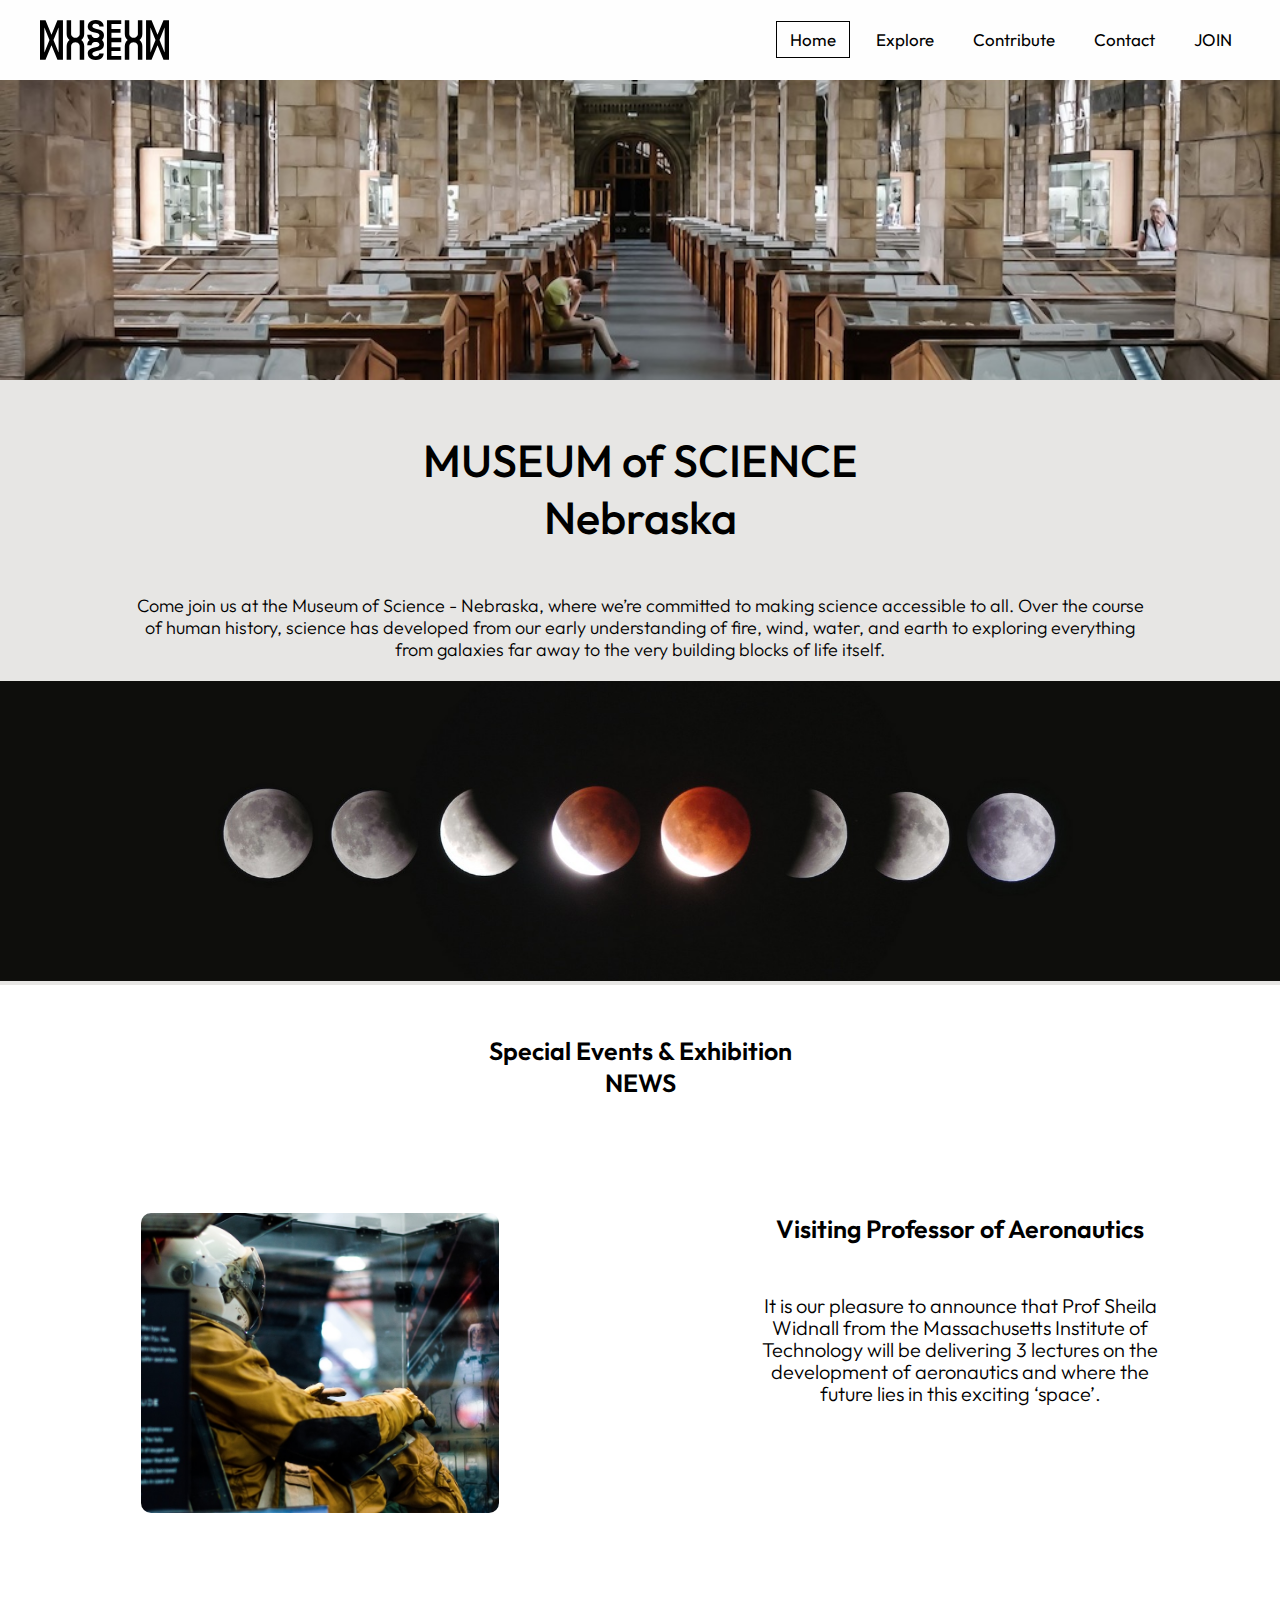
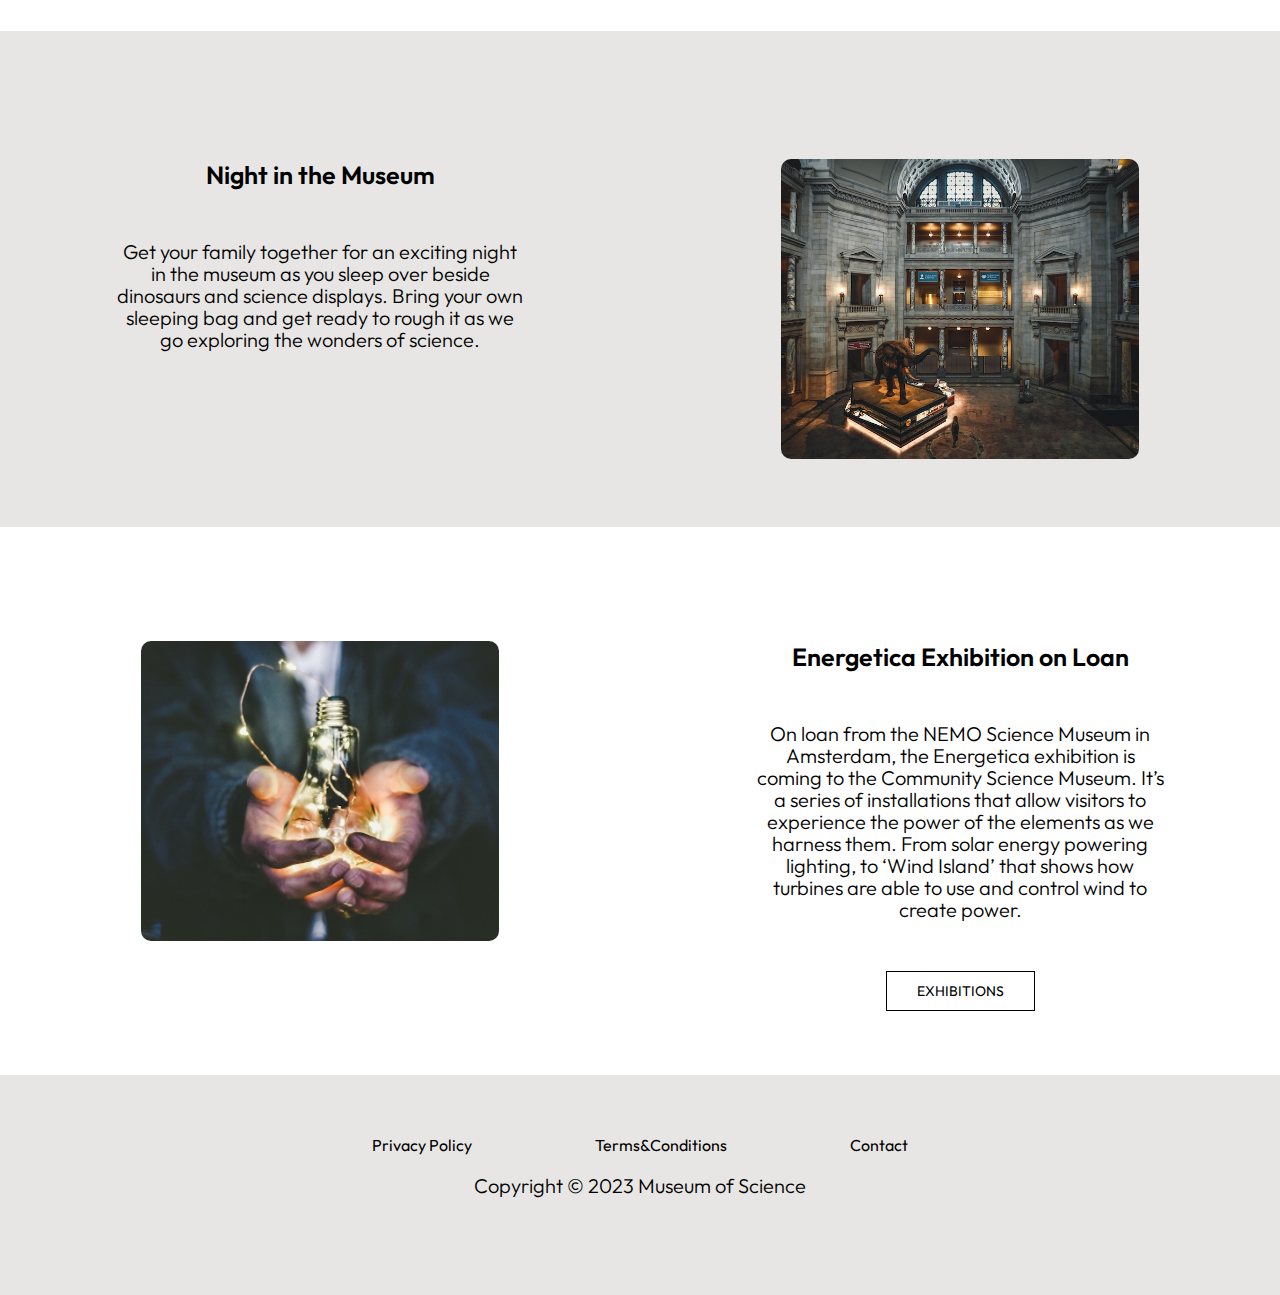
==== index.html @ 325c9579 "Commit Code" ====
<!DOCTYPE html>
<html lang="en" dir="ltr">
  <head>
    <meta charset="utf-8">
    <title>MUSEUM - HOME</title>
    <meta name="viewport" content="width=device-width, initial-scale=1.0">
    <link rel="stylesheet" href="css/explore.css">
    <link rel="stylesheet" href="css/nav.css">
    <link rel="stylesheet" href="css/news.css">
    <link rel="stylesheet" href="css/styles.css">
    <link rel="stylesheet" href="css/contact.css">
    <link rel="stylesheet" href="https://cdnjs.cloudflare.com/ajax/libs/font-awesome/5.15.3/css/all.min.css"/> 
    <link rel="preconnect" href="https://fonts.googleapis.com">
    <link rel="preconnect" href="https://fonts.gstatic.com" crossorigin>
    <link href="https://fonts.googleapis.com/css2?family=Outfit:wght@100;200;300;400;500;600;700;800;900&display=swap" rel="stylesheet">
  </head>

  <body>
    <nav>
      <input type="checkbox" id="check">
      <label for="check" class="checkbutton">
        <i class="fas fa-bars"></i>
      </label>
      <label class="logo"><img src="/images/SVG_MuseumLarge.svg" alt="Logo placeholder,the word museum mirrored making a monogram"></label>
      <ul>
        <li><a class="active" href="index.html">Home</a></li>
        <li><a href="explore.html">Explore</a></li>
        <li><a href="contribute.html">Contribute</a></li>
        <li><a href="contact.html">Contact</a></li>
        <li><a href="join.html">JOIN</a></li>
      </ul>
    </nav>
    <header><img src="/images/header-max.jpg" alt="">
        <h1>MUSEUM of SCIENCE <br>Nebraska</h1>
        <p>Come join us at the Museum of Science - Nebraska, where we’re committed to making science accessible to all. Over the course of human history, science has developed from our early understanding of fire, wind, water,  and earth to exploring everything from galaxies far away to the very building blocks of life itself. </p>
    </header>

    <header><img src="/images/moonphases.jpg" alt=""></header>

    <section class="news "><h2>Special Events & Exhibition <br> NEWS</h2></section>

<main>
    <article class="row">
        <section class="exhibits-column">
            <img src="/images/space-suit.jpg" alt="Yellow enforcedAeronautics suit, in a glass display, worn by a mannequin, buckled in with helmet and gloves">

        </section>

        <section class="exhibits-column">
            <h2>  Visiting Professor of Aeronautics</h2>
            <p>It is our pleasure to announce that Prof Sheila Widnall from the Massachusetts Institute of Technology will be delivering 3 lectures on the development of aeronautics and where the future lies in this exciting ‘space’.</p>
        </section>
    </article>

    <article class="row exhibitions-1">
          <section class="exhibits-column">
              <h2>Night in the Museum</h2>
              <p>
                Get your family together for an exciting night in the museum as you sleep over beside dinosaurs and science displays. Bring your own sleeping bag and get ready to rough it as we go exploring the wonders of science.</p>
          </section>
          <section class="exhibits-column">
              <img src="/images/museumclassical.jpg" alt="Museum at night ambiance, mammoth display in the great entrance hall">

          </section>
    </article>


  <article class="row">
    <section class="exhibits-column">
        <img src="/images/energetica.jpg" alt="Energy visualized in a collection of fairy lights that magically light up by static electricity, inside a lightbulb">
    </section>

    <section class="exhibits-column">
        <h2>Energetica Exhibition on Loan</h2>
        <p>On loan from the NEMO Science Museum in Amsterdam, the Energetica exhibition is coming to the Community Science Museum. It’s a series of installations that allow visitors to experience the power of the elements as we harness them. From solar energy powering lighting, to ‘Wind Island’ that shows how turbines are able to use and control wind to create power.</p>  <a class="button" href="explore.html">EXHIBITIONS</a>
    </section>

  </article>
</main>

   
    <footer>

      <a href="policy.html">Privacy Policy</a>
      <a href="terms.html">Terms&Conditions</a>
      <a href="contact.html">Contact</a>
      <p>Copyright © 2023 Museum of Science</p>
      </footer>

  </body>
</html>
---- css/explore.css ----
.explore {
    width: 100%;
    text-align: center;
}

.explore-column{
    flex-basis: 30%;
    box-sizing: border-box;
    text-align: center;
    border: 1px solid black;
    border-radius: 40px;
    margin:0 20px 30px 20px;
}

.exhibitions{
    width: 100%;
    text-align: center;
    padding-top: 10px;
  }

.exhibitions-1{
    width: 100%;
    padding-top: 5%;
    background-color: #E7E6E4;
} 
  
  .exhibitions h2{
    font-size: 30px;
    margin-top: 20px;
  }
  
  .row {
    margin-top: 10px;
    justify-content: space-between;
    display: flex;
  }

  .row-1{
    background-color: #E7E6E4;
  }
  
  .exhibits-column{
    flex-basis: 90%;
    margin: 5%;
  }
  
  .exhibits-column img{
    width: 70%;
    border-radius: 10px;
    height: 300px;
    top: 0;
    left: 0;
    object-fit: cover;
  }
  .exhibits-column p{
    width: 100%;
    padding: 50px;
    font-size: 20px;
  }
  
  .exhibits-column h3{
    line-height: 40px;
  }

  .explore-1, h2, article{
    text-align: center;
  }

  .policy {
    text-align: left;
    padding-left: 10%;
    padding-right: 10%;
    padding-bottom: 100px ;
    
  }

  @media(min-width:900px){
  .policy, p{
    padding-left: 30%;
    padding-right: 30%;

  }
  }
---- css/nav.css ----
*{
    padding: 0;
    margin: 0;
    text-decoration: none;
    list-style: none;
    box-sizing: border-box;
  }
  body{
    font-family: 'Outfit', sans-serif;
  }
  nav{
    background: #fefefe;
    height: 80px;
    width: 100%;
    z-index: 1;
  }
  
  label.logo img{
    height: 60px;
    padding-top: 20px;
    padding-left: 40px;
  }
  nav ul{
    float: right;
    margin-right: 30px;
    top: 80px;
  }
  nav ul li{
    display: inline-block;
    line-height: 80px;
    margin: 0 5px;
  }
  nav ul li a{
    color: rgb(0, 0, 0);
    font-size: 17px;
    padding: 7px 13px;
  }
  a.active,a:hover{
    background: none;
    border: 1px solid black;
    transition: .5s;
  }
  .checkbutton{
    font-size: 30px;
    color: rgb(11, 4, 4);
    float: right;
    line-height: 80px;
    margin-right: 30px;
    cursor: pointer;
    display: none;
  }
  #check{
    display: none;
  }
  @media (max-width: 952px){
    label.logo{
      font-size: 30px;
      padding-left: 50px;
    }
    nav ul li a{
      font-size: 16px;
    }
  }
  @media (max-width: 858px){
    .checkbutton{
      display: block;
    }
    ul{
      position: fixed;
      width: 30%;
      height: 455px;
      background: #96c7bc;
      border: 1px solid black;
      right: -100%;
      text-align: center;
      transition: all .2s;
      z-index: 1;
    }
    nav ul li{
      display: block;
      margin: 50px 0;
      line-height: 30px;
    }
    nav ul li a{
      font-size: 20px;
    }
    a:hover,a.active{
      background: white;
      border: 2px solid black;
    }
    #check:checked ~ ul{
     right: 0;
     position: absolute;
    }
  }
---- css/news.css ----
.news{
    width: 80%;
    margin: auto;
    text-align: center;
    padding-top: 50px;
  }
  
  h2{
    font-size: 25px;
    font-weight: 600;
  }

  p{
    color: black;
    font-weight: 300;
    line-height: 22px;
    padding: 10px;
  }
  
  .row{
    margin-top: 50px;
    display: flex;
    justify-content: space-between;
  }
  
  .news-column{
    flex-basis: 30%;
    border: 1px solid black;
    border-radius: 10px;
    margin-bottom: 5%;
    padding: 0;
    box-sizing: border-box;
  }
  
  .news-column img{
    width: 100%;
    height: 300px;
    padding: 20px;
    top: 0;
    left: 0;
    object-fit: cover;
  }

  @media (max-width: 900PX){
    .row{
        flex-direction: column;
    }
    h2{
      font-size: 20px;
    }
  }
---- css/styles.css ----
header img{
    width: 100%;
    height: 300px;
    top: 0;
    left: 0;
    object-fit: cover;
  }

  header{
    background-color: #E7E6E4;
  }

  header h1{
    font-weight: 500;
    font-size: 45px;
    padding: 3%;
    text-align: center;
    margin-top: 10px;
  }


  header p{
    font-size: 18px;
    width: 100%;
    padding:10px 10% 20px 10%;
    text-align: center;
  }

  header, p{
    text-align: center;
  }

  .button{
    display: inline-block;
    text-decoration: none;
    color: black;
    border: 1px solid black;
    padding: 10px 30px;
    font-size: 14px;
    background: transparent;
    position: relative;
    cursor: pointer;
    transition: 0.7s;
  }

  .button:hover{
    color: rgb(0, 0, 0);
    border: 1px solid white;
    background-color: rgba(255, 255, 255, 0.51);
  }

footer{
  bottom: 0;
  height: 220px;
  width: 100%;
  background-color: #E7E6E4;
  text-align: center;
  padding-top: 60px;
}

footer p{
  text-align: center;
  padding: 20px;
}

footer a {
  padding: 0 60px;
  color: black;
}

footer a:hover {
  border: transparent;
  background-color: transparent;
  color: rgb(255, 0, 179);
}

@media(max-width: 900px){
  header h1{
    font-size: 35px;
  }
  header p{
    font-size: 18px;
  }
  footer a{
    display: block;
    line-height: 20px;
  }
}
---- css/contact.css ----
.location{
    width: 82%;
    margin: auto;
    padding: 80px 0;
}

.location iframe{
    width: 100%;
}

address  {
    text-align: center;
}


.contact-us{
    width: 70%;
    margin: auto;
}

.contact-column{
    flex-basis: 48;
    margin-bottom: 30px;
    
    
}
.contact-column aside{
    display: flex;
    align-items: center;
    margin-bottom: 40px;
}

.contact-column .fa{
    font-size: 28px;
    color: rgb(7, 1, 5);
    margin: 10px;
    margin-right: 40px;
    text-align: center;
}

.contact-column, aside, p{
    padding: 10px;
    font-size: 20px;
    
}

.contact-column sub{
    float: left;
    font-size: 20px;
}

.contact-column aside h5{
    font-size: 40px;
    margin-bottom: 5px;
    color: rgb(7, 2, 6);
    font-weight: 400;

}

.contact-column input, .contact-column textarea{
    width: 100%;
    padding: 15px;
    margin-bottom: 17px;
    font-size: 15px;
    outline: none;
    border: 1px solid rgb(0, 0, 0);
}
.send-button {
    width: 100%;
    padding: 10px;
    font-size: 20px;
    background-color: rgb(3, 1, 2);
    color: white;
    border: none;
    border-radius: 4px;
    cursor: pointer;
}

.send-button:hover {
    background-color: rgba(255, 0, 179, 0.678);
}
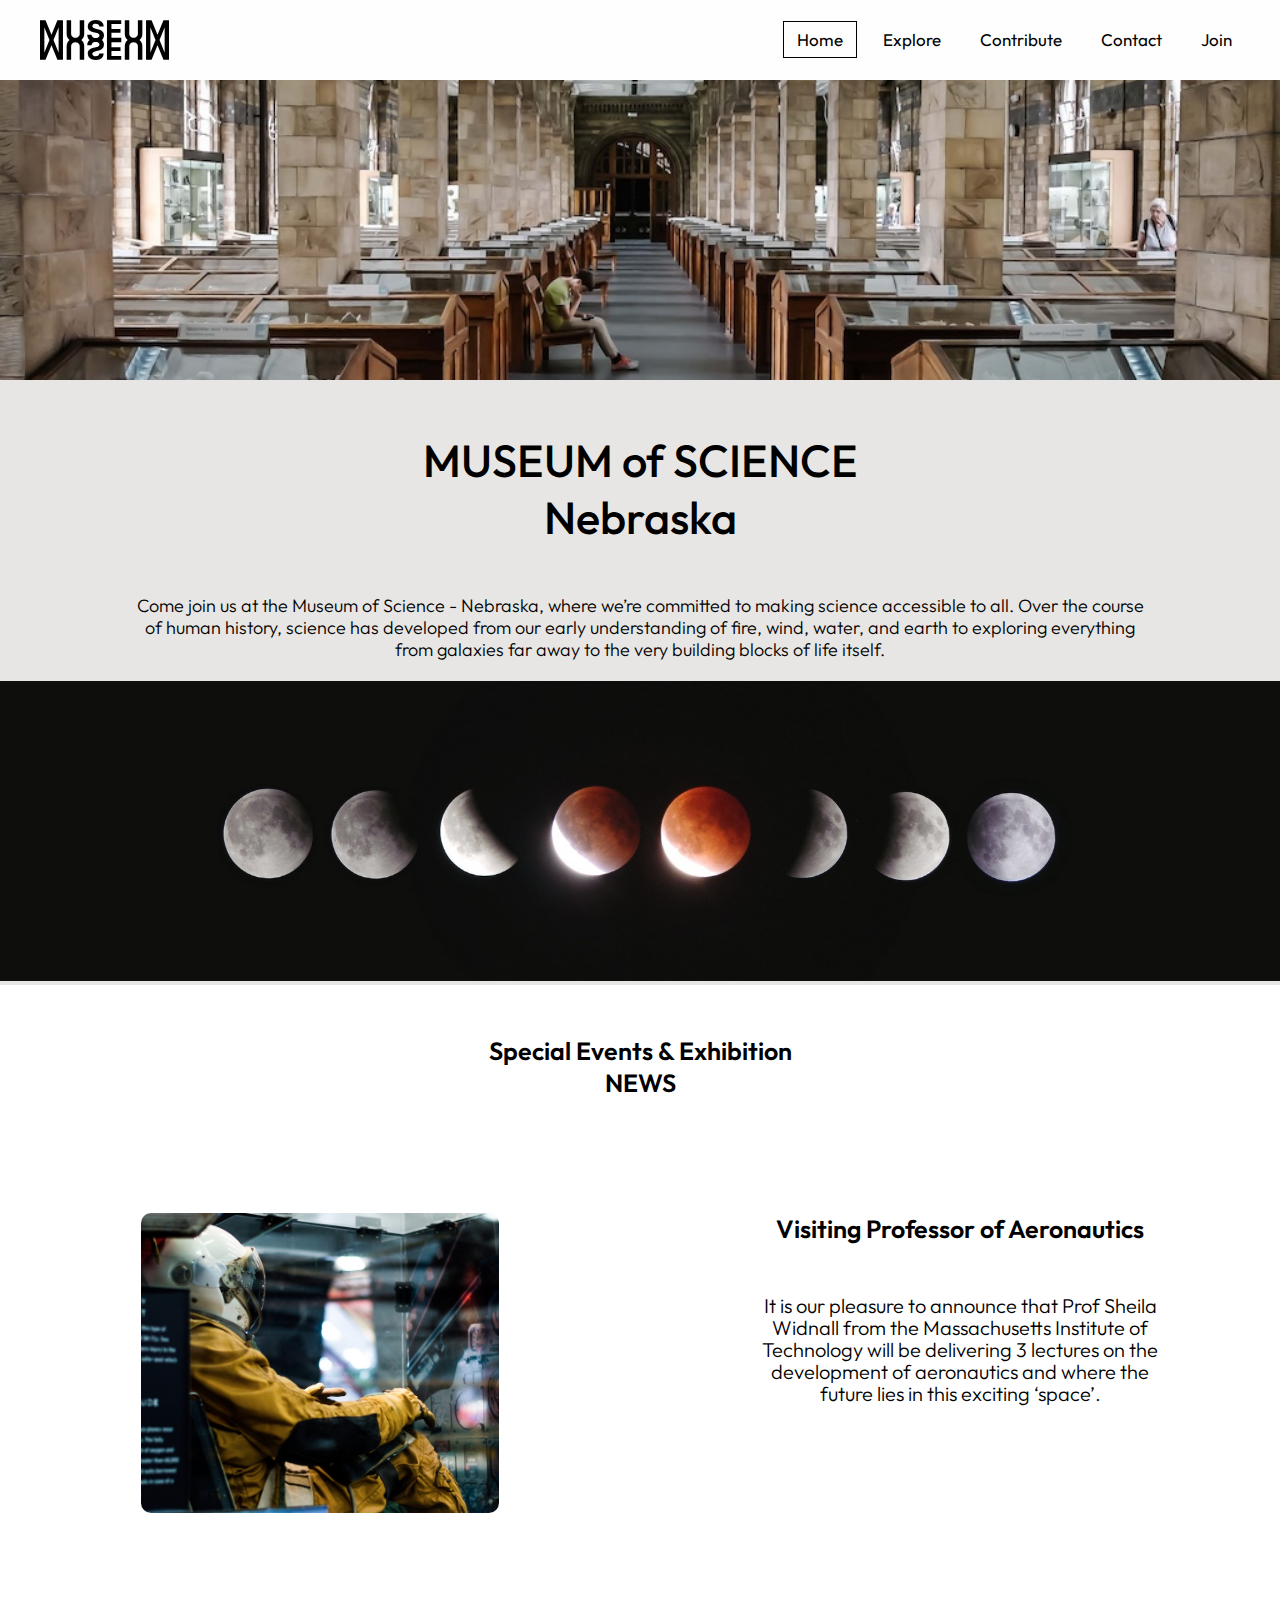
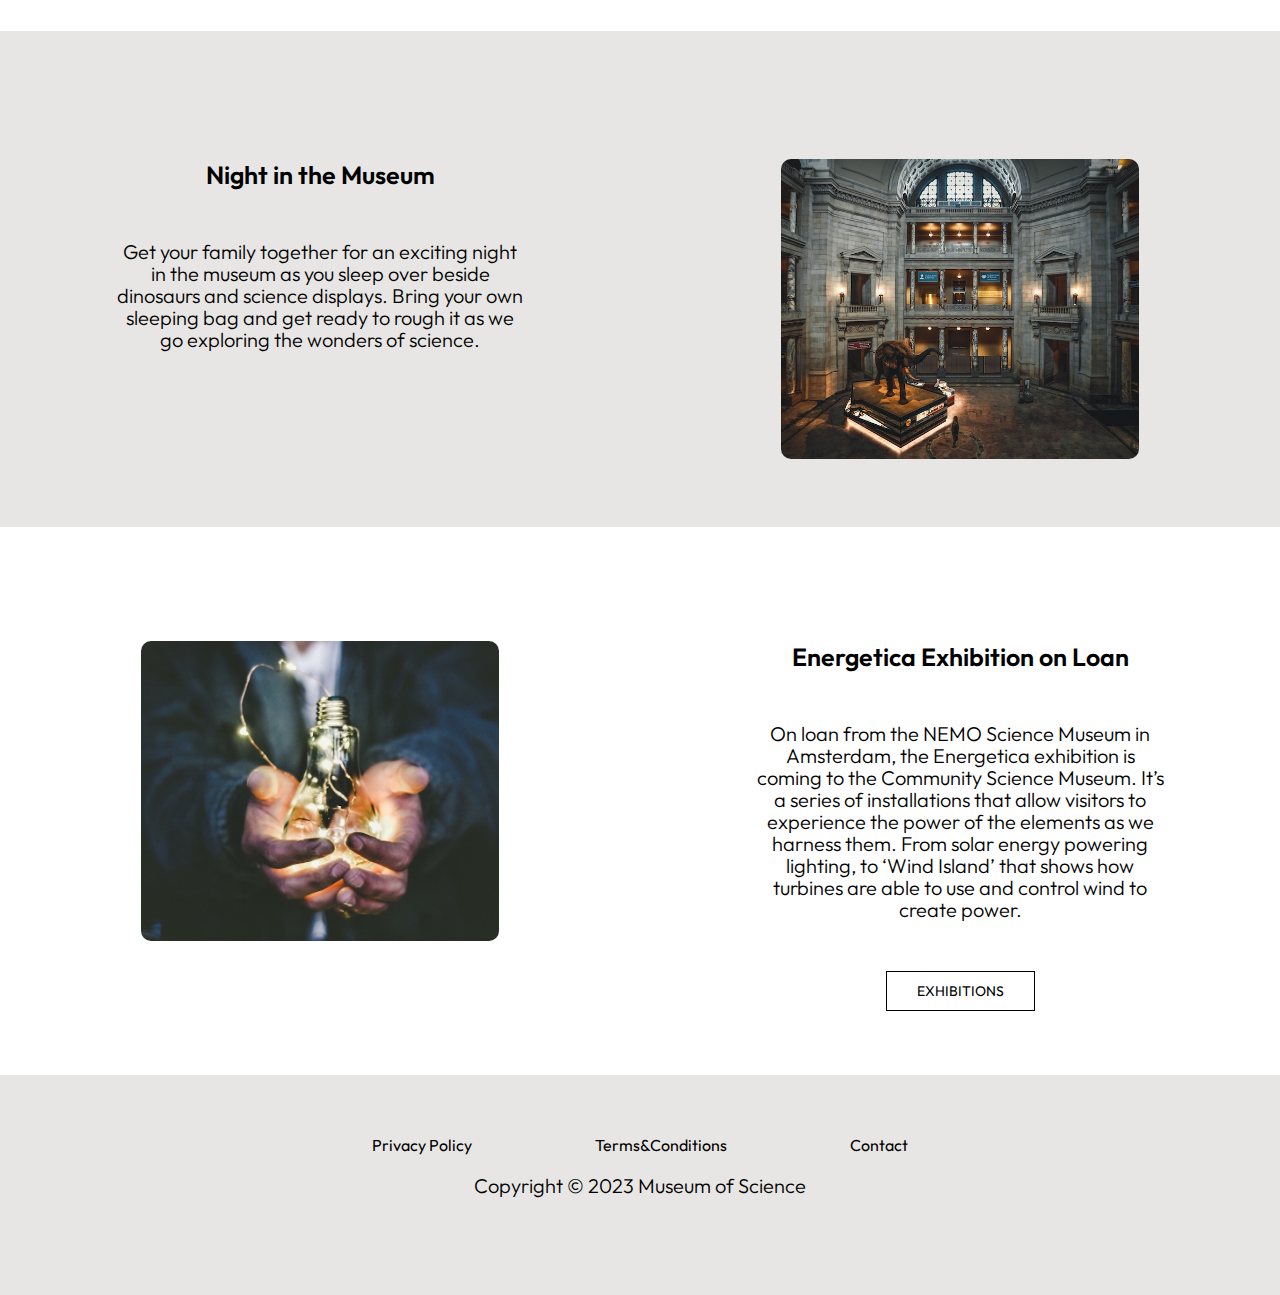
==== commit d57c94d4: "Changed nav item "Join" from Capitalized" ====
--- a/index.html
+++ b/index.html
@@ -21,28 +21,28 @@
       <label for="check" class="checkbutton">
         <i class="fas fa-bars"></i>
       </label>
-      <label class="logo"><img src="/images/SVG_MuseumLarge.svg" alt="Logo placeholder,the word museum mirrored making a monogram"></label>
+      <label class="logo"><img src="images/SVG_MuseumLarge.svg" alt="Logo placeholder,the word museum mirrored making a monogram"></label>
       <ul>
         <li><a class="active" href="index.html">Home</a></li>
         <li><a href="explore.html">Explore</a></li>
         <li><a href="contribute.html">Contribute</a></li>
         <li><a href="contact.html">Contact</a></li>
-        <li><a href="join.html">JOIN</a></li>
+        <li><a href="join.html">Join</a></li>
       </ul>
     </nav>
-    <header><img src="/images/header-max.jpg" alt="">
+    <header><img src="images/header-max.jpg" alt="">
         <h1>MUSEUM of SCIENCE <br>Nebraska</h1>
         <p>Come join us at the Museum of Science - Nebraska, where we’re committed to making science accessible to all. Over the course of human history, science has developed from our early understanding of fire, wind, water,  and earth to exploring everything from galaxies far away to the very building blocks of life itself. </p>
     </header>
 
-    <header><img src="/images/moonphases.jpg" alt=""></header>
+    <header><img src="images/moonphases.jpg" alt="Phases of the moon eclipse on black background"></header>
 
     <section class="news "><h2>Special Events & Exhibition <br> NEWS</h2></section>
 
 <main>
     <article class="row">
         <section class="exhibits-column">
-            <img src="/images/space-suit.jpg" alt="Yellow enforcedAeronautics suit, in a glass display, worn by a mannequin, buckled in with helmet and gloves">
+            <img src="images/space-suit.jpg" alt="Yellow enforcedAeronautics suit, in a glass display, worn by a mannequin, buckled in with helmet and gloves">
 
         </section>
 
@@ -59,7 +59,7 @@
                 Get your family together for an exciting night in the museum as you sleep over beside dinosaurs and science displays. Bring your own sleeping bag and get ready to rough it as we go exploring the wonders of science.</p>
           </section>
           <section class="exhibits-column">
-              <img src="/images/museumclassical.jpg" alt="Museum at night ambiance, mammoth display in the great entrance hall">
+              <img src="images/museumclassical.jpg" alt="Museum at night ambiance, mammoth display in the great entrance hall">
 
           </section>
     </article>
@@ -67,7 +67,7 @@
 
   <article class="row">
     <section class="exhibits-column">
-        <img src="/images/energetica.jpg" alt="Energy visualized in a collection of fairy lights that magically light up by static electricity, inside a lightbulb">
+        <img src="images/energetica.jpg" alt="Energy visualized in a collection of fairy lights that magically light up by static electricity, inside a lightbulb">
     </section>
 
     <section class="exhibits-column">
